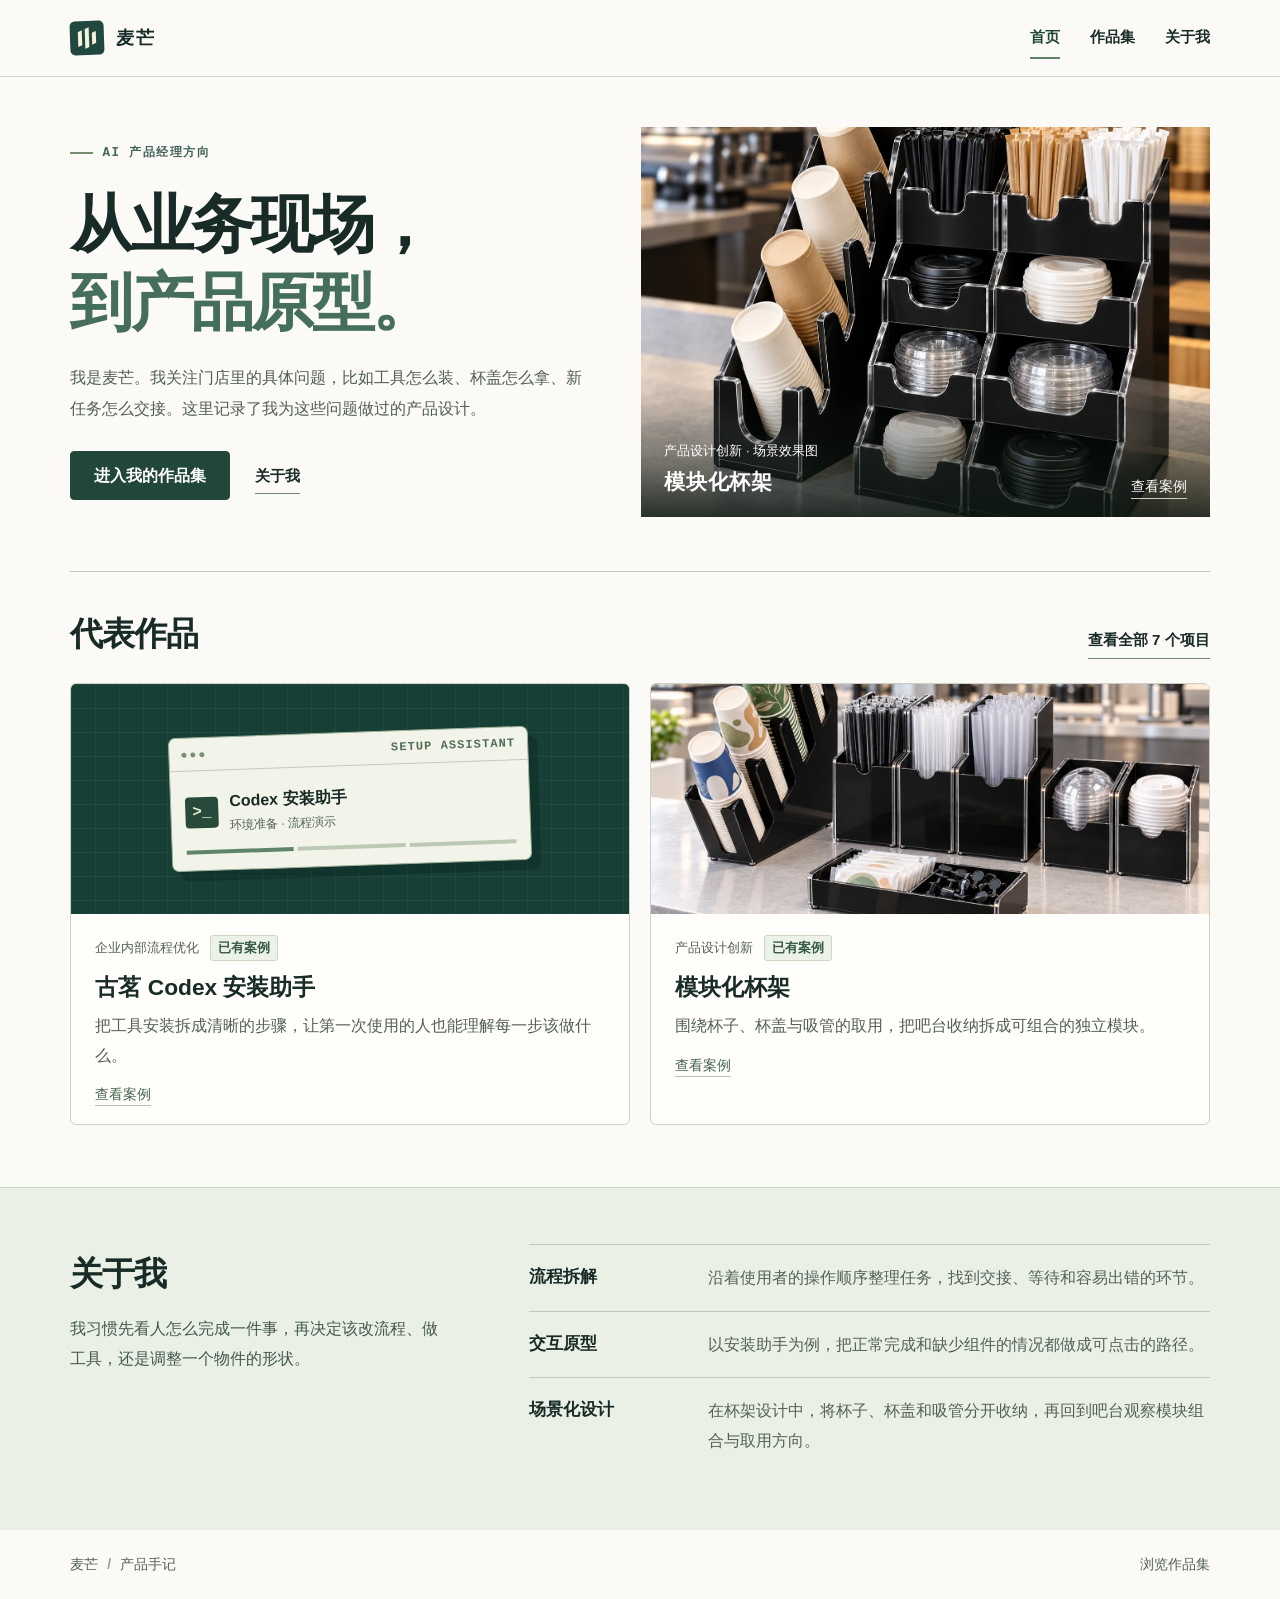
==== index.html @ f4244ec8 "Publish Maimang portfolio" ====
<!doctype html>
<html lang="zh-CN"><head>
<meta charset="utf-8"><meta name="viewport" content="width=device-width, initial-scale=1">
<meta name="color-scheme" content="light"><meta name="robots" content="noindex,nofollow">
<meta name="author" content="麦芒">
<meta name="description" content="麦芒的产品手记，记录门店现场的业务问题、AI 产品原型与设计案例。">
<title>个人主页 · 麦芒的产品手记</title>
<link rel="icon" href="assets/icon.svg" type="image/svg+xml">
<link rel="stylesheet" href="assets/site.css"><script src="assets/site.js" defer></script>
</head><body class="home">
<a class="skip" href="#main">跳到正文</a>
<header><div class="wrap nav"><a class="brand" href="index.html" aria-label="麦芒的产品手记，返回首页"><span class="brandmark" aria-hidden="true"><i></i><i></i><i></i></span>麦芒</a>
<nav aria-label="主导航"><a href="index.html" aria-current="page">首页</a><a href="portfolio/index.html">作品集</a><a href="index.html#practice">关于我</a></nav></div></header>
<main id="main"><section class="wrap hero">
      <div class="herotext"><div class="eyebrow"><i></i> AI 产品经理方向</div>
        <h1>从业务现场，<br><em>到产品原型。</em></h1>
        <p class="intro">我是麦芒。我关注门店里的具体问题，比如工具怎么装、杯盖怎么拿、新任务怎么交接。这里记录了我为这些问题做过的产品设计。</p>
        <div class="actions"><a class="button primary" href="portfolio/index.html">进入我的作品集</a><a class="textlink" href="#practice">关于我</a></div></div>
      <figure class="herofigure"><a href="projects/cup-rack.html" aria-label="查看模块化杯架案例">
        <img src="assets/counter.webp" alt="黑色模块化杯架在吧台上分层收纳纸杯、吸管和杯盖" fetchpriority="high" width="1375" height="1144">
        <div class="caption"><span><small>产品设计创新 · 场景效果图</small><strong>模块化杯架</strong></span><span class="caplink">查看案例</span></div></a></figure></section>
    <section id="projects" class="wrap index"><div class="featured-heading">
      <h2>代表作品</h2><a class="textlink" href="portfolio/index.html">查看全部 7 个项目</a></div>
      <div class="cards"><a class="project featured" data-group="0" href="projects/installer.html"><div class="cardart"><div class="installart" aria-hidden="true"><div class="window"><div class="windowbar"><i></i><i></i><i></i><span>SETUP ASSISTANT</span></div><div class="winbody"><div class="terminal">&gt;_</div><div><strong>Codex 安装助手</strong><small>环境准备 · 流程演示</small></div></div><div class="rail"><i></i><i></i><i></i></div></div></div></div><div class="cardbody"><div class="meta"><span>企业内部流程优化</span><span class="status ready">已有案例</span></div><h3>古茗 Codex 安装助手</h3><p>把工具安装拆成清晰的步骤，让第一次使用的人也能理解每一步该做什么。</p></div><span class="detailhint">查看案例</span></a><a class="project featured" data-group="3" href="projects/cup-rack.html"><div class="cardart"><img src="assets/modules.webp" width="1400" height="933" loading="lazy" alt="杯子、吸管和杯盖的独立收纳模块在吧台上组合摆放"></div><div class="cardbody"><div class="meta"><span>产品设计创新</span><span class="status ready">已有案例</span></div><h3>模块化杯架</h3><p>围绕杯子、杯盖与吸管的取用，把吧台收纳拆成可组合的独立模块。</p></div><span class="detailhint">查看案例</span></a></div></section>
    <section id="practice" class="practice"><div class="wrap practicegrid"><div><h2>关于我</h2>
      <p class="about-lead">我习惯先看人怎么完成一件事，再决定该改流程、做工具，还是调整一个物件的形状。</p></div>
      <div class="skillrows"><article><h3>流程拆解</h3><p>沿着使用者的操作顺序整理任务，找到交接、等待和容易出错的环节。</p></article>
      <article><h3>交互原型</h3><p>以安装助手为例，把正常完成和缺少组件的情况都做成可点击的路径。</p></article>
      <article><h3>场景化设计</h3><p>在杯架设计中，将杯子、杯盖和吸管分开收纳，再回到吧台观察模块组合与取用方向。</p></article></div></div></section></main>
<footer><div class="wrap foot"><span>麦芒 <b>/</b> 产品手记</span><a href="portfolio/index.html">浏览作品集</a></div></footer>
</body></html>
---- assets/site.css ----
*{box-sizing:border-box}html{scroll-behavior:smooth;scroll-padding-top:24px}body{margin:0;color:#182b27;background:#fbfaf6;font:1rem/1.7 "Segoe UI","PingFang SC","Microsoft YaHei",sans-serif;-webkit-font-smoothing:antialiased}a{color:inherit;text-decoration:none}a:focus-visible,button:focus-visible{outline:3px solid #ba5a27;outline-offset:4px}button{font:inherit;cursor:pointer}img{display:block;width:100%;height:auto}figure,h1,h2,h3,p{margin:0}button,a{touch-action:manipulation}[hidden]{display:none!important}.wrap{width:min(1240px,89%);margin:0 auto}.skip,.sr{position:absolute;width:1px;height:1px;overflow:hidden;clip-path:inset(50%)}.skip:focus{z-index:5;top:8px;left:8px;padding:10px;background:#fff;width:auto;height:auto;clip-path:none}header{border-bottom:1px solid #cfd4c9}.nav{height:76px;display:flex;align-items:center;justify-content:space-between}.brand{display:inline-flex;align-items:center;gap:12px;font-size:1.13rem;font-weight:700;letter-spacing:.08em}.brandmark{display:flex;gap:3px;align-items:center;justify-content:center;width:34px;height:34px;background:#21483e;border-radius:5px;transform:rotate(-2deg)}.brandmark i{height:15px;width:4px;background:#f5f2dd;transform:skewY(-22deg)}.brandmark i:nth-child(2){height:20px}.brandmark i:last-child{height:12px}.nav nav{display:flex;gap:30px;font-size:.93rem;font-weight:600}.nav nav a{padding:8px 0}.nav nav a:hover,.textlink:hover,.crumb a:hover,.foot a:hover,.casenext a:hover{color:#947047;text-decoration:underline;text-underline-offset:5px}.hero{display:grid;grid-template-columns:.95fr 1.05fr;gap:5%;align-items:center;padding-block:50px 54px}.eyebrow{font:600 .78rem/1.5 "Consolas","Courier New",monospace;letter-spacing:.12em;color:#42645a;display:flex;align-items:center;gap:9px}.eyebrow i{width:23px;height:2px;background:#758e70}.herotext h1{font:600 clamp(2.9rem,4.95vw,4.65rem)/1.23 Georgia,"Songti SC","Noto Serif CJK SC","SimSun",serif;letter-spacing:-.042em;margin:24px 0 21px}.herotext h1 em{font-style:normal;color:#466e5d}.intro{max-width:32em;color:#505e56;line-height:1.9}.intro strong{display:inline-block;font-weight:650;color:#233b31;margin-bottom:3px}.actions{margin-top:27px;display:flex;gap:25px;align-items:center}.button{border:1px solid #28493d;border-radius:4px;display:inline-flex;align-items:center;justify-content:center;padding:10px 23px;min-height:44px;font:600 .94rem/1.5 inherit;font-weight:600}.primary{background:#21463a;color:white}.primary:hover{background:#315d4e}.textlink{display:inline-block;font-weight:600;font-size:.94rem;border-bottom:1px solid #728777;padding:5px 0}.herofigure{min-width:0;background:#292d27}.herofigure a{display:block;position:relative;overflow:hidden}.herofigure img{width:100%;height:clamp(360px,30.5vw,435px);object-fit:cover;object-position:50% 51%;transition:transform .4s}.herofigure a:hover img{transform:scale(1.025)}.caption{position:absolute;inset:auto 0 0;background:linear-gradient(transparent,rgba(13,23,18,.88));display:flex;align-items:end;justify-content:space-between;color:white;padding:51px 23px 18px;gap:12px}.caption small,.caption strong{display:block}.caption small{font-size:.8rem;margin-bottom:2px}.caption strong{font-size:1.3rem;letter-spacing:.03em}.caplink{font-size:.86rem;border-bottom:1px solid #c9cec2}.index{padding:39px 0 62px;border-top:1px solid #bec9bd}h2{font-size:clamp(1.65rem,2.6vw,2.45rem);line-height:1.4;letter-spacing:-.035em}.sectionhead h2,.practice h2,.sectiontitle h2{margin-top:7px}.filters{display:flex;gap:6px;flex-wrap:wrap;margin:23px 0}.filters button{padding:8px 15px;border:1px solid transparent;border-radius:4px;color:#4e5d53;background:transparent;min-height:42px;font-size:.93rem}.filters button[aria-pressed=true]{background:#294b3e;color:white}.filters button:not([aria-pressed=true]):hover{background:#e9eee4}.filters span{font:.8rem/1 monospace;margin-left:5px;opacity:.85}.cards{display:grid;grid-template-columns:repeat(2,minmax(0,1fr));gap:20px}.project{min-width:0;transition:border-color .15s,background .15s}.featured{border:1px solid #cbd1c5;display:flex;flex-direction:column;background:#fffefa;border-radius:6px;overflow:hidden}.cardart{height:clamp(220px,18vw,258px);overflow:hidden;background:#e3e8db}.cardart>img{height:100%;object-fit:cover;object-position:50% 62%}.cardbody{padding:21px 24px 8px}.meta{display:flex;gap:11px;align-items:center;font-size:.83rem;color:#526054;flex-wrap:wrap}.status{display:inline-block;border:1px solid #d5cbb3;border-radius:3px;color:#706042;background:#f5f0e4;padding:1px 7px;font-size:.8rem;font-weight:600}.ready{color:#385b47;background:#edf2e8;border-color:#cbd8c4}.cardbody h3{font-size:1.42rem;line-height:1.45;margin:10px 0 7px}.cardbody p,.skillrows p,.sections p,.demo>p{color:#536156;line-height:1.85}.detailhint{align-self:start;margin:6px 24px 18px;font-size:.875rem;line-height:1.5;color:#48634f;border-bottom:1px solid #b5c1af}.project:hover{border-color:#819781;background:#f2f5ec}.compact{display:flex;gap:18px;align-items:center;grid-column:1/-1;border-bottom:1px solid #cbd1c5;padding:11px 2px 23px}.compact .cardbody{padding:0;flex:1}.compact .cardbody h3{font-size:1.15rem;margin:5px 0}.compact .detailhint{margin:auto 10px auto 0;white-space:nowrap}.listicon{width:54px;height:60px;display:grid;place-items:center;background:#e9eee4;color:#5a715e;font:1.8rem/1 Georgia,serif;border-radius:4px}.installart{display:grid;place-items:center;height:100%;background-color:#173f35;background-image:linear-gradient(#ffffff0b 1px,transparent 1px),linear-gradient(90deg,#ffffff0b 1px,transparent 1px);background-size:24px 24px}.window{width:67%;max-width:360px;border:1px solid #9caf98;background:#f2f4e9;border-radius:7px;box-shadow:9px 10px 0 #0d2a2375;transform:rotate(-2deg)}.windowbar{display:flex;align-items:center;gap:4px;border-bottom:1px solid #c1cbbd;padding:9px 12px}.windowbar i{height:5px;width:5px;border-radius:50%;background:#79917b}.windowbar span{margin-left:auto;font:600 .75rem/1.2 Consolas,monospace;letter-spacing:.09em;color:#526d58}.winbody{display:flex;align-items:center;gap:11px;padding:17px 14px 14px}.terminal{padding:7px;color:#ddedcd;background:#284a3b;border-radius:4px;font:bold 1rem/1.1 monospace}.winbody strong,.winbody small{display:block}.winbody small{font-size:.76rem;color:#536455}.rail{display:flex;gap:4px;margin:0 14px 16px}.rail i{flex:1;height:4px;background:#bec9b5}.rail i:first-child{background:#5e8469}.practice{background:#eaf0e6;border-top:1px solid #cbd5c5;padding:56px 0}.practicegrid,.casegrid{display:grid;grid-template-columns:1fr 1.8fr;gap:7%}.skillrows article{display:grid;grid-template-columns:minmax(95px,.65fr) 2fr;gap:16px;padding-block:18px;border-top:1px solid #bdcabb}.skillrows h3{font-size:1.04rem}.foot,.casenext{display:flex;align-items:center;justify-content:space-between;gap:15px;padding-block:23px;color:#556257;font-size:.875rem}.foot b{margin:0 5px;color:#96a28e}.crumb{display:flex;gap:12px;align-items:center;color:#526358;font-size:.9rem;margin:26px 0 46px}.crumb span{color:#859384}.casehead{max-width:800px}.case h1,.demo h1{font-size:clamp(2.1rem,4.3vw,3.8rem);line-height:1.25;margin:14px 0 16px;letter-spacing:-.045em}.casehead>p,.demo>p{font-size:1.1rem;margin:15px 0 32px}.casegrid{border-top:1px solid #bec9bd;padding-top:34px;grid-template-columns:.55fr 1.8fr;gap:5%}.casegrid aside nav{position:sticky;top:24px;display:flex;flex-direction:column;align-items:start;gap:10px}.casegrid aside a{font-size:.95rem;color:#53685b;border-bottom:1px solid #c3ccbd}.sections section{margin-bottom:46px}.sections h2{font-size:1.6rem;margin-bottom:15px}.sections .question{font-size:1.25rem;font-weight:500;color:#1c3529}.sections .button{margin-top:16px}.gallery{display:grid;grid-template-columns:1fr 1fr;gap:15px}.gallery img{height:205px;object-fit:contain;background:#fff}.gallery figcaption,.note{font-size:.85rem;color:#566358;margin-top:7px}.empty,.sim{padding:22px;background:#eef2e9;border:1px solid #ccd6c6;border-radius:5px}.empty p{margin-top:6px}.casenext{border-top:1px solid #bec9bd}.casenext a{font-weight:650;color:#203d30}.demo{max-width:850px;padding-bottom:55px}.sim{margin-bottom:18px;padding:clamp(17px,3vw,38px)}.simnav{display:flex;gap:8px;margin-bottom:27px}.simnav span{flex:1;border-top:3px solid #bbc7b7;padding-top:6px;color:#526257}.simnav [aria-current=step]{color:#213f2e;border-color:#2e6147;font-weight:bold}#demo-body h2{font-size:1.45rem}#demo-body p{margin:8px 0 18px}#demo-body .actions{flex-wrap:wrap;gap:12px;margin-top:16px}.secondary{background:white;color:#28493d}
@media(max-width:880px){.wrap{width:91%}.hero{gap:4%}.herotext h1{font-size:clamp(2.6rem,5.7vw,3.1rem)}.herofigure img{height:340px}.intro{font-size:.97rem}.practicegrid{grid-template-columns:.65fr 1.5fr}.cardbody{padding:16px 17px 6px}.detailhint{margin-left:17px}.window{width:78%}}
@media(max-width:680px){.wrap{width:90%}.nav{height:62px}.nav nav{gap:16px;font-size:.875rem}.brand{font-size:1rem;gap:8px}.brandmark{width:29px;height:29px}.hero{grid-template-columns:1fr;padding-block:31px 30px;gap:27px}.herotext h1{font-size:clamp(2.85rem,10.5vw,3.7rem);margin:16px 0}.actions{margin-top:18px}.herofigure img{height:clamp(225px,63vw,360px)}.caption{padding:42px 16px 13px}.caption strong{font-size:1.12rem}.index{padding:28px 0 40px}.cards,.practicegrid,.casegrid,.gallery{grid-template-columns:1fr}.cards{gap:14px}.cardart{height:clamp(165px,48vw,245px)}.filters{gap:5px;margin:15px 0}.filters button{padding:6px 10px;font-size:.875rem}.compact{gap:11px;padding:10px 0 16px}.compact .detailhint{display:none}.listicon{width:37px;height:46px;font-size:1.4rem}.skillrows article{grid-template-columns:1fr;gap:4px;padding-block:14px}.practicegrid{gap:19px}.practice{padding:33px 0}.crumb{margin:20px 0 26px}.casegrid{gap:22px;padding-top:18px}.casegrid aside nav{position:static;flex-direction:row;gap:16px}.sections section{margin-bottom:32px}.gallery img{height:auto;max-height:330px}.foot{font-size:.82rem}.cardbody h3{font-size:1.23rem}.casehead>p{font-size:1rem}.demo .actions{align-items:stretch}}
@media(prefers-reduced-motion:reduce){html{scroll-behavior:auto}*,*::after,*::before{transition:none!important}}
.rack-gallery{min-width:0;padding-bottom:32px}.rack-gallery figure img{width:100%;height:auto;max-height:72vh;object-fit:contain;background:#fff}.rack-gallery figcaption{margin-top:10px;color:#536156}

.nav nav [aria-current="page"] { color:#21463a; box-shadow:inset 0 -2px #608268; }
.featured-heading { display:flex; justify-content:space-between; align-items:baseline; gap:1rem; margin-bottom:1.5rem; }
.featured-heading .textlink { white-space:nowrap; }
.about-lead { max-width:27em; margin-top:1rem; color:#43594c; line-height:1.9; }
.catalog-wrap { padding-bottom:clamp(2rem,5vw,4.5rem); }
.catalog-wrap .crumb { margin-bottom:30px; }
.catalog-wrap h1 { font:600 clamp(2.5rem,4vw,4rem)/1.3 Georgia,"Songti SC","SimSun",serif; margin:9px 0 12px; letter-spacing:-.04em; }
.catalog-intro { color:#505e56; max-width:43em; line-height:1.85; }
.catalog-wrap .filters { border-top:1px solid #cbd1c5; padding-top:20px; margin:23px 0; }
@media(max-width:680px) {
  .nav nav { gap:12px; }
  .featured-heading { flex-wrap:wrap; gap:6px 12px; }
  .catalog-wrap .crumb { margin-bottom:20px; }
}
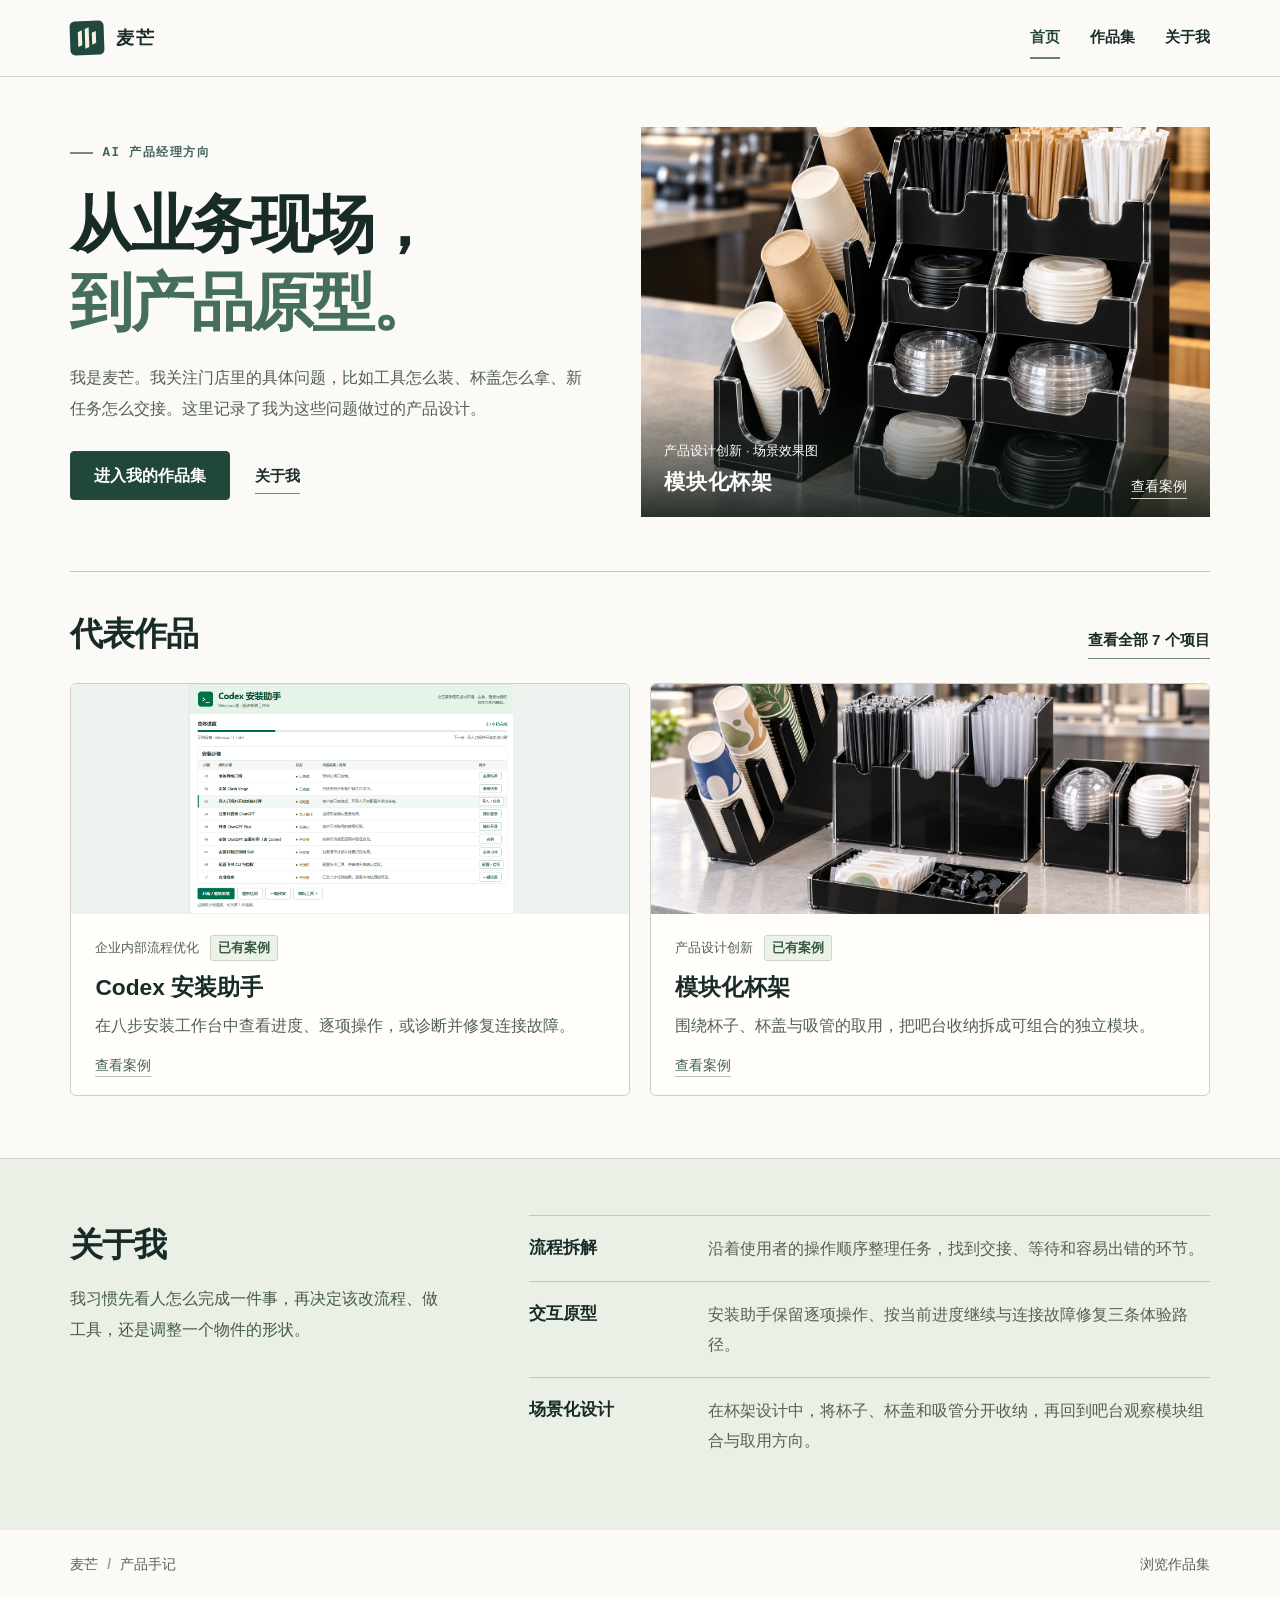
==== commit 86f2fa7d: "同步安装助手八步工作台、案例内嵌体验与项目封面" ====
--- a/index.html
+++ b/index.html
@@ -21,11 +21,11 @@
         <div class="caption"><span><small>产品设计创新 · 场景效果图</small><strong>模块化杯架</strong></span><span class="caplink">查看案例</span></div></a></figure></section>
     <section id="projects" class="wrap index"><div class="featured-heading">
       <h2>代表作品</h2><a class="textlink" href="portfolio/index.html">查看全部 7 个项目</a></div>
-      <div class="cards"><a class="project featured" data-group="0" href="projects/installer.html"><div class="cardart"><div class="installart" aria-hidden="true"><div class="window"><div class="windowbar"><i></i><i></i><i></i><span>SETUP ASSISTANT</span></div><div class="winbody"><div class="terminal">&gt;_</div><div><strong>Codex 安装助手</strong><small>环境准备 · 流程演示</small></div></div><div class="rail"><i></i><i></i><i></i></div></div></div></div><div class="cardbody"><div class="meta"><span>企业内部流程优化</span><span class="status ready">已有案例</span></div><h3>古茗 Codex 安装助手</h3><p>把工具安装拆成清晰的步骤，让第一次使用的人也能理解每一步该做什么。</p></div><span class="detailhint">查看案例</span></a><a class="project featured" data-group="3" href="projects/cup-rack.html"><div class="cardart"><img src="assets/modules.webp" width="1400" height="933" loading="lazy" alt="杯子、吸管和杯盖的独立收纳模块在吧台上组合摆放"></div><div class="cardbody"><div class="meta"><span>产品设计创新</span><span class="status ready">已有案例</span></div><h3>模块化杯架</h3><p>围绕杯子、杯盖与吸管的取用，把吧台收纳拆成可组合的独立模块。</p></div><span class="detailhint">查看案例</span></a></div></section>
+      <div class="cards"><a class="project featured" data-group="0" href="projects/installer.html"><div class="cardart"><img src="assets/installer-workbench.png" alt="Codex 安装助手八步工作台实图" style="width:100%;object-fit:contain;object-position:center;background:#eff3f0"></div><div class="cardbody"><div class="meta"><span>企业内部流程优化</span><span class="status ready">已有案例</span></div><h3>Codex 安装助手</h3><p>在八步安装工作台中查看进度、逐项操作，或诊断并修复连接故障。</p></div><span class="detailhint">查看案例</span></a><a class="project featured" data-group="3" href="projects/cup-rack.html"><div class="cardart"><img src="assets/modules.webp" width="1400" height="933" loading="lazy" alt="杯子、吸管和杯盖的独立收纳模块在吧台上组合摆放"></div><div class="cardbody"><div class="meta"><span>产品设计创新</span><span class="status ready">已有案例</span></div><h3>模块化杯架</h3><p>围绕杯子、杯盖与吸管的取用，把吧台收纳拆成可组合的独立模块。</p></div><span class="detailhint">查看案例</span></a></div></section>
     <section id="practice" class="practice"><div class="wrap practicegrid"><div><h2>关于我</h2>
       <p class="about-lead">我习惯先看人怎么完成一件事，再决定该改流程、做工具，还是调整一个物件的形状。</p></div>
       <div class="skillrows"><article><h3>流程拆解</h3><p>沿着使用者的操作顺序整理任务，找到交接、等待和容易出错的环节。</p></article>
-      <article><h3>交互原型</h3><p>以安装助手为例，把正常完成和缺少组件的情况都做成可点击的路径。</p></article>
+      <article><h3>交互原型</h3><p>安装助手保留逐项操作、按当前进度继续与连接故障修复三条体验路径。</p></article>
       <article><h3>场景化设计</h3><p>在杯架设计中，将杯子、杯盖和吸管分开收纳，再回到吧台观察模块组合与取用方向。</p></article></div></div></section></main>
 <footer><div class="wrap foot"><span>麦芒 <b>/</b> 产品手记</span><a href="portfolio/index.html">浏览作品集</a></div></footer>
 </body></html>
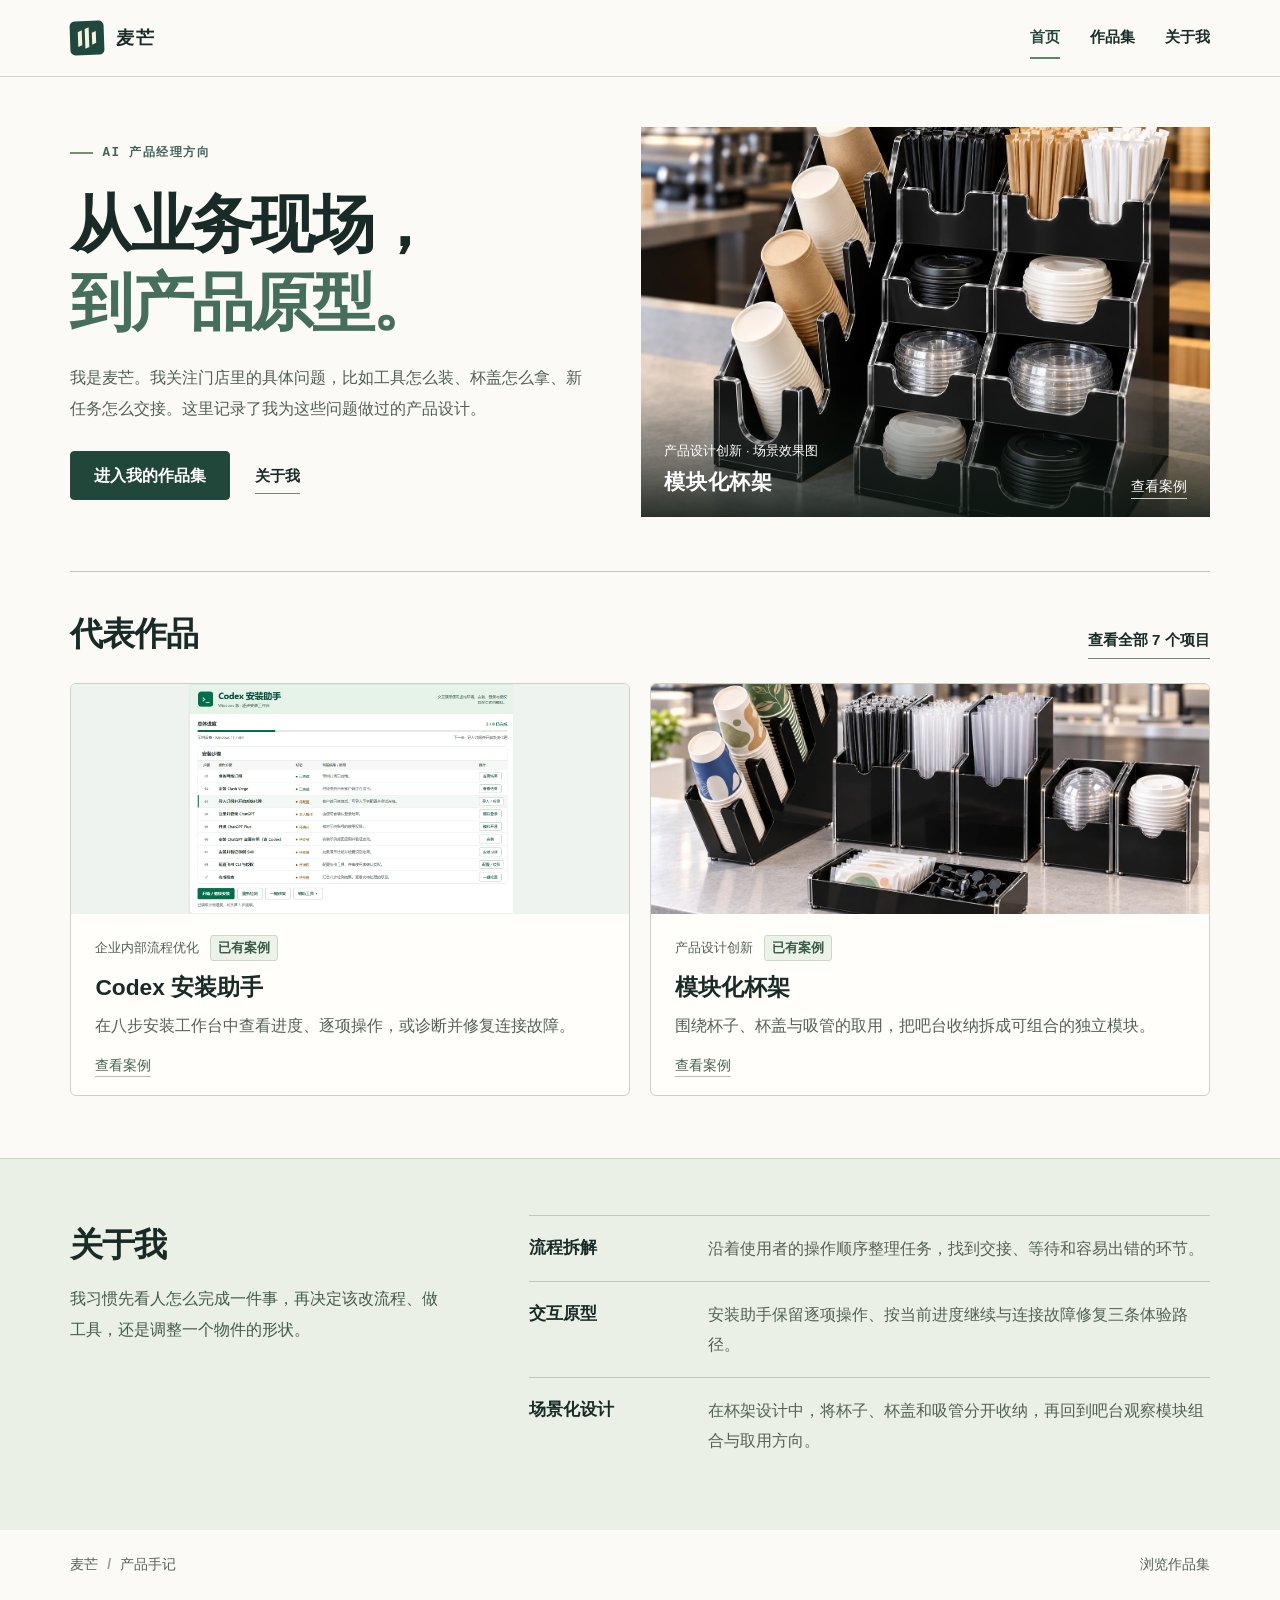
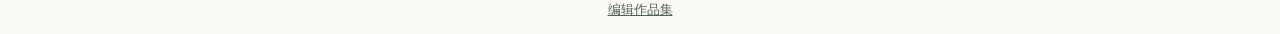
==== commit e0418395: "加入作品集在线草稿编辑、实景预览与确认发布" ====
--- a/index.html
+++ b/index.html
@@ -7,7 +7,7 @@
 <title>个人主页 · 麦芒的产品手记</title>
 <link rel="icon" href="assets/icon.svg" type="image/svg+xml">
 <link rel="stylesheet" href="assets/site.css"><script src="assets/site.js" defer></script>
-</head><body class="home">
+<script src="assets/portfolio-content.js" defer></script></head><body class="home">
 <a class="skip" href="#main">跳到正文</a>
 <header><div class="wrap nav"><a class="brand" href="index.html" aria-label="麦芒的产品手记，返回首页"><span class="brandmark" aria-hidden="true"><i></i><i></i><i></i></span>麦芒</a>
 <nav aria-label="主导航"><a href="index.html" aria-current="page">首页</a><a href="portfolio/index.html">作品集</a><a href="index.html#practice">关于我</a></nav></div></header>
@@ -27,5 +27,5 @@
       <div class="skillrows"><article><h3>流程拆解</h3><p>沿着使用者的操作顺序整理任务，找到交接、等待和容易出错的环节。</p></article>
       <article><h3>交互原型</h3><p>安装助手保留逐项操作、按当前进度继续与连接故障修复三条体验路径。</p></article>
       <article><h3>场景化设计</h3><p>在杯架设计中，将杯子、杯盖和吸管分开收纳，再回到吧台观察模块组合与取用方向。</p></article></div></div></section></main>
-<footer><div class="wrap foot"><span>麦芒 <b>/</b> 产品手记</span><a href="portfolio/index.html">浏览作品集</a></div></footer>
+<footer><div class="wrap foot"><span>麦芒 <b>/</b> 产品手记</span><a href="portfolio/index.html">浏览作品集</a></div><a class="manage-link" href="edit/">编辑作品集</a></footer>
 </body></html>
--- a/assets/site.css
+++ b/assets/site.css
@@ -18,3 +18,13 @@
   .featured-heading { flex-wrap:wrap; gap:6px 12px; }
   .catalog-wrap .crumb { margin-bottom:20px; }
 }
+
+.cover-photo,.cover-contain { width:100%;height:100%;display:block; }
+.cardart>img.cover-photo,.listicon>img.cover-photo { object-fit:cover; }
+.cardart>img.cover-contain,.listicon>img.cover-contain { object-fit:contain;object-position:center;background:#eff3f0; }
+.listicon:has(img) { overflow:hidden;flex:none; }
+.project-symbol { display:grid;place-items:center;color:#4f6c57;background:#e6eee1; }
+.cardart.project-symbol { font:3rem Georgia,serif; }
+.manage-link { display:block;text-align:center;font-size:.82rem;color:#526358;text-decoration:underline;padding:0 0 12px; }
+.draft-banner { display:flex;justify-content:center;gap:1.5em;flex-wrap:wrap;padding:8px 14px;color:#45361c;background:#fff0cb;font-size:.9rem; }
+.draft-banner a { text-decoration:underline; }
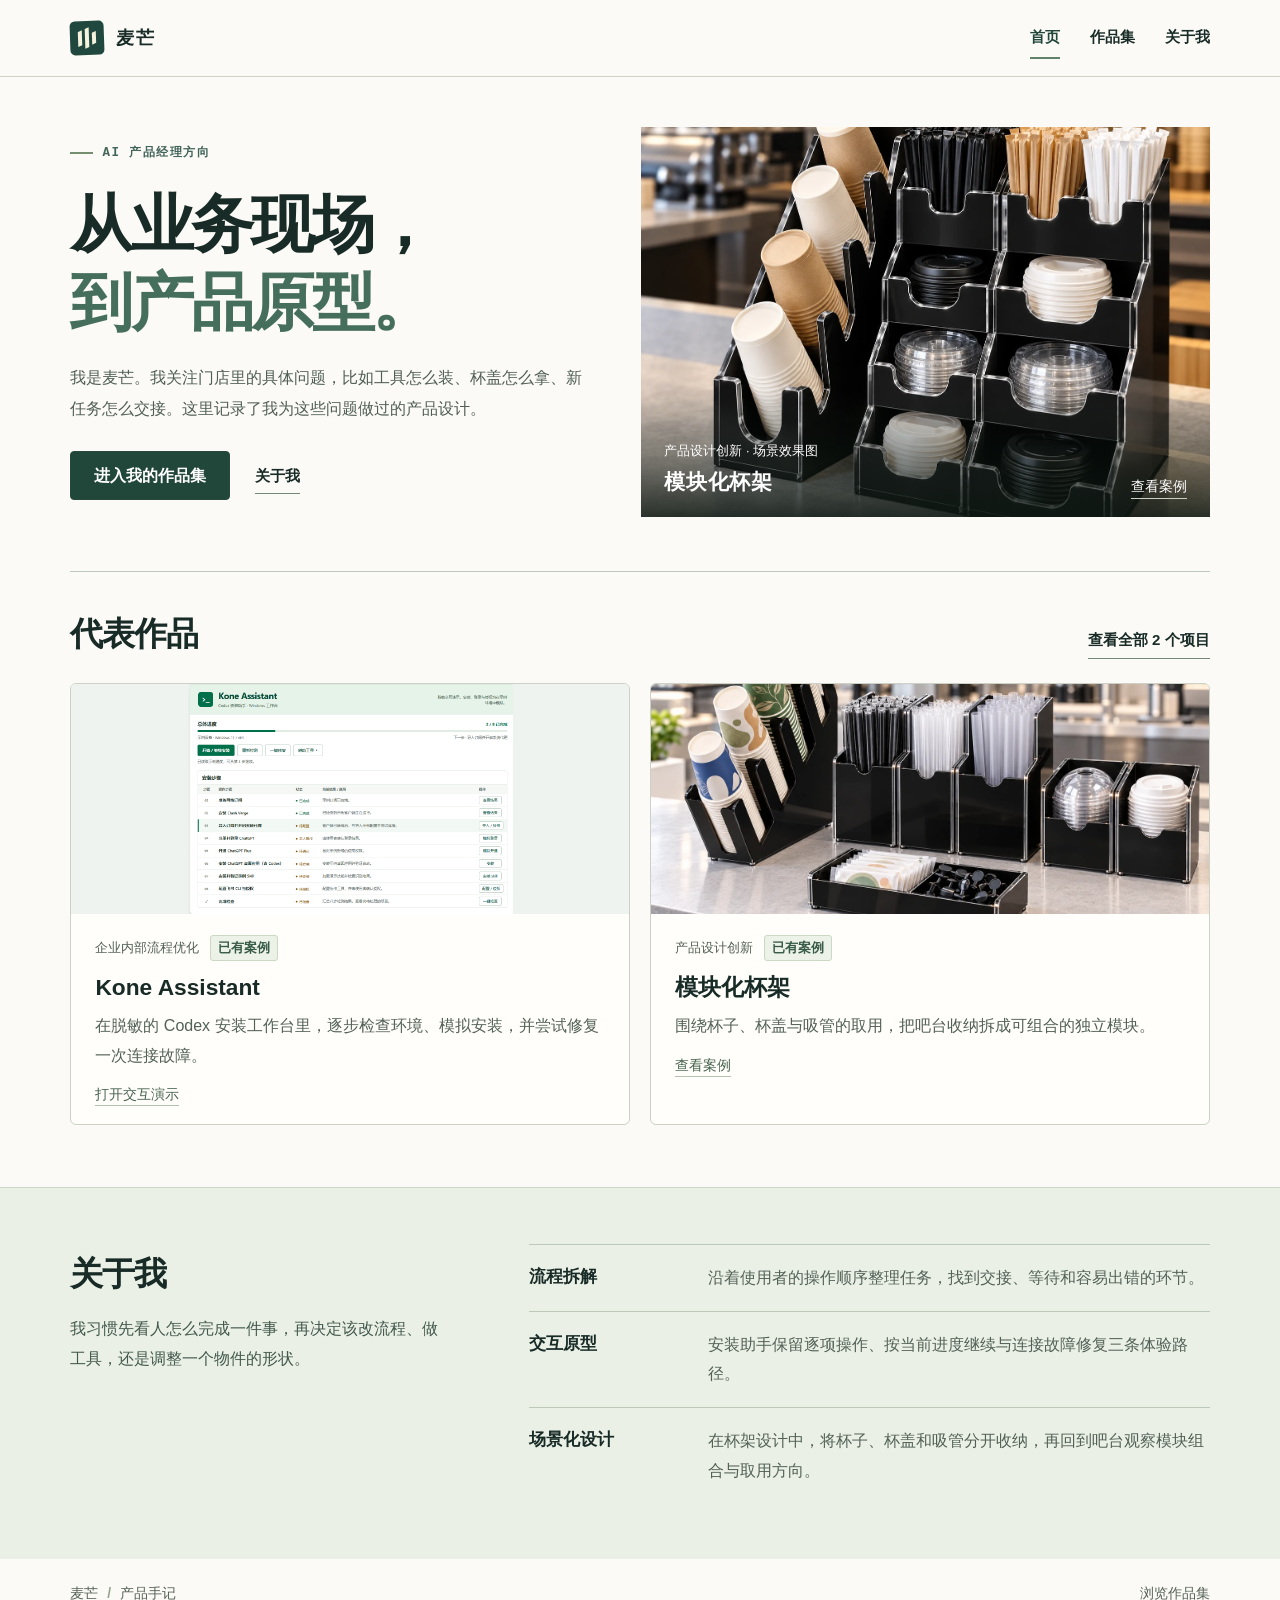
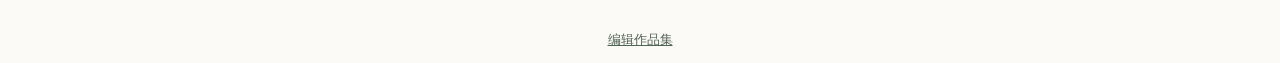
==== commit 6f1b5591: "Feature Kone Assistant demo and show completed projects only" ====
--- a/index.html
+++ b/index.html
@@ -20,8 +20,8 @@
         <img src="assets/counter.webp" alt="黑色模块化杯架在吧台上分层收纳纸杯、吸管和杯盖" fetchpriority="high" width="1375" height="1144">
         <div class="caption"><span><small>产品设计创新 · 场景效果图</small><strong>模块化杯架</strong></span><span class="caplink">查看案例</span></div></a></figure></section>
     <section id="projects" class="wrap index"><div class="featured-heading">
-      <h2>代表作品</h2><a class="textlink" href="portfolio/index.html">查看全部 7 个项目</a></div>
-      <div class="cards"><a class="project featured" data-group="0" href="projects/installer.html"><div class="cardart"><img src="assets/installer-workbench.png" alt="Codex 安装助手八步工作台实图" style="width:100%;object-fit:contain;object-position:center;background:#eff3f0"></div><div class="cardbody"><div class="meta"><span>企业内部流程优化</span><span class="status ready">已有案例</span></div><h3>Codex 安装助手</h3><p>在八步安装工作台中查看进度、逐项操作，或诊断并修复连接故障。</p></div><span class="detailhint">查看案例</span></a><a class="project featured" data-group="3" href="projects/cup-rack.html"><div class="cardart"><img src="assets/modules.webp" width="1400" height="933" loading="lazy" alt="杯子、吸管和杯盖的独立收纳模块在吧台上组合摆放"></div><div class="cardbody"><div class="meta"><span>产品设计创新</span><span class="status ready">已有案例</span></div><h3>模块化杯架</h3><p>围绕杯子、杯盖与吸管的取用，把吧台收纳拆成可组合的独立模块。</p></div><span class="detailhint">查看案例</span></a></div></section>
+      <h2>代表作品</h2><a class="textlink" href="portfolio/index.html">查看全部 2 个项目</a></div>
+      <div class="cards"><a class="project featured" data-group="0" href="demos/installer.html"><div class="cardart"><img src="assets/installer-workbench.png" alt="Codex 安装助手八步工作台实图" style="width:100%;object-fit:contain;object-position:center;background:#eff3f0"></div><div class="cardbody"><div class="meta"><span>企业内部流程优化</span><span class="status ready">已有案例</span></div><h3>Kone Assistant</h3><p>在脱敏的 Codex 安装工作台里，逐步检查环境、模拟安装，并尝试修复一次连接故障。</p></div><span class="detailhint">打开交互演示</span></a><a class="project featured" data-group="3" href="projects/cup-rack.html"><div class="cardart"><img src="assets/modules.webp" width="1400" height="933" loading="lazy" alt="杯子、吸管和杯盖的独立收纳模块在吧台上组合摆放"></div><div class="cardbody"><div class="meta"><span>产品设计创新</span><span class="status ready">已有案例</span></div><h3>模块化杯架</h3><p>围绕杯子、杯盖与吸管的取用，把吧台收纳拆成可组合的独立模块。</p></div><span class="detailhint">查看案例</span></a></div></section>
     <section id="practice" class="practice"><div class="wrap practicegrid"><div><h2>关于我</h2>
       <p class="about-lead">我习惯先看人怎么完成一件事，再决定该改流程、做工具，还是调整一个物件的形状。</p></div>
       <div class="skillrows"><article><h3>流程拆解</h3><p>沿着使用者的操作顺序整理任务，找到交接、等待和容易出错的环节。</p></article>
